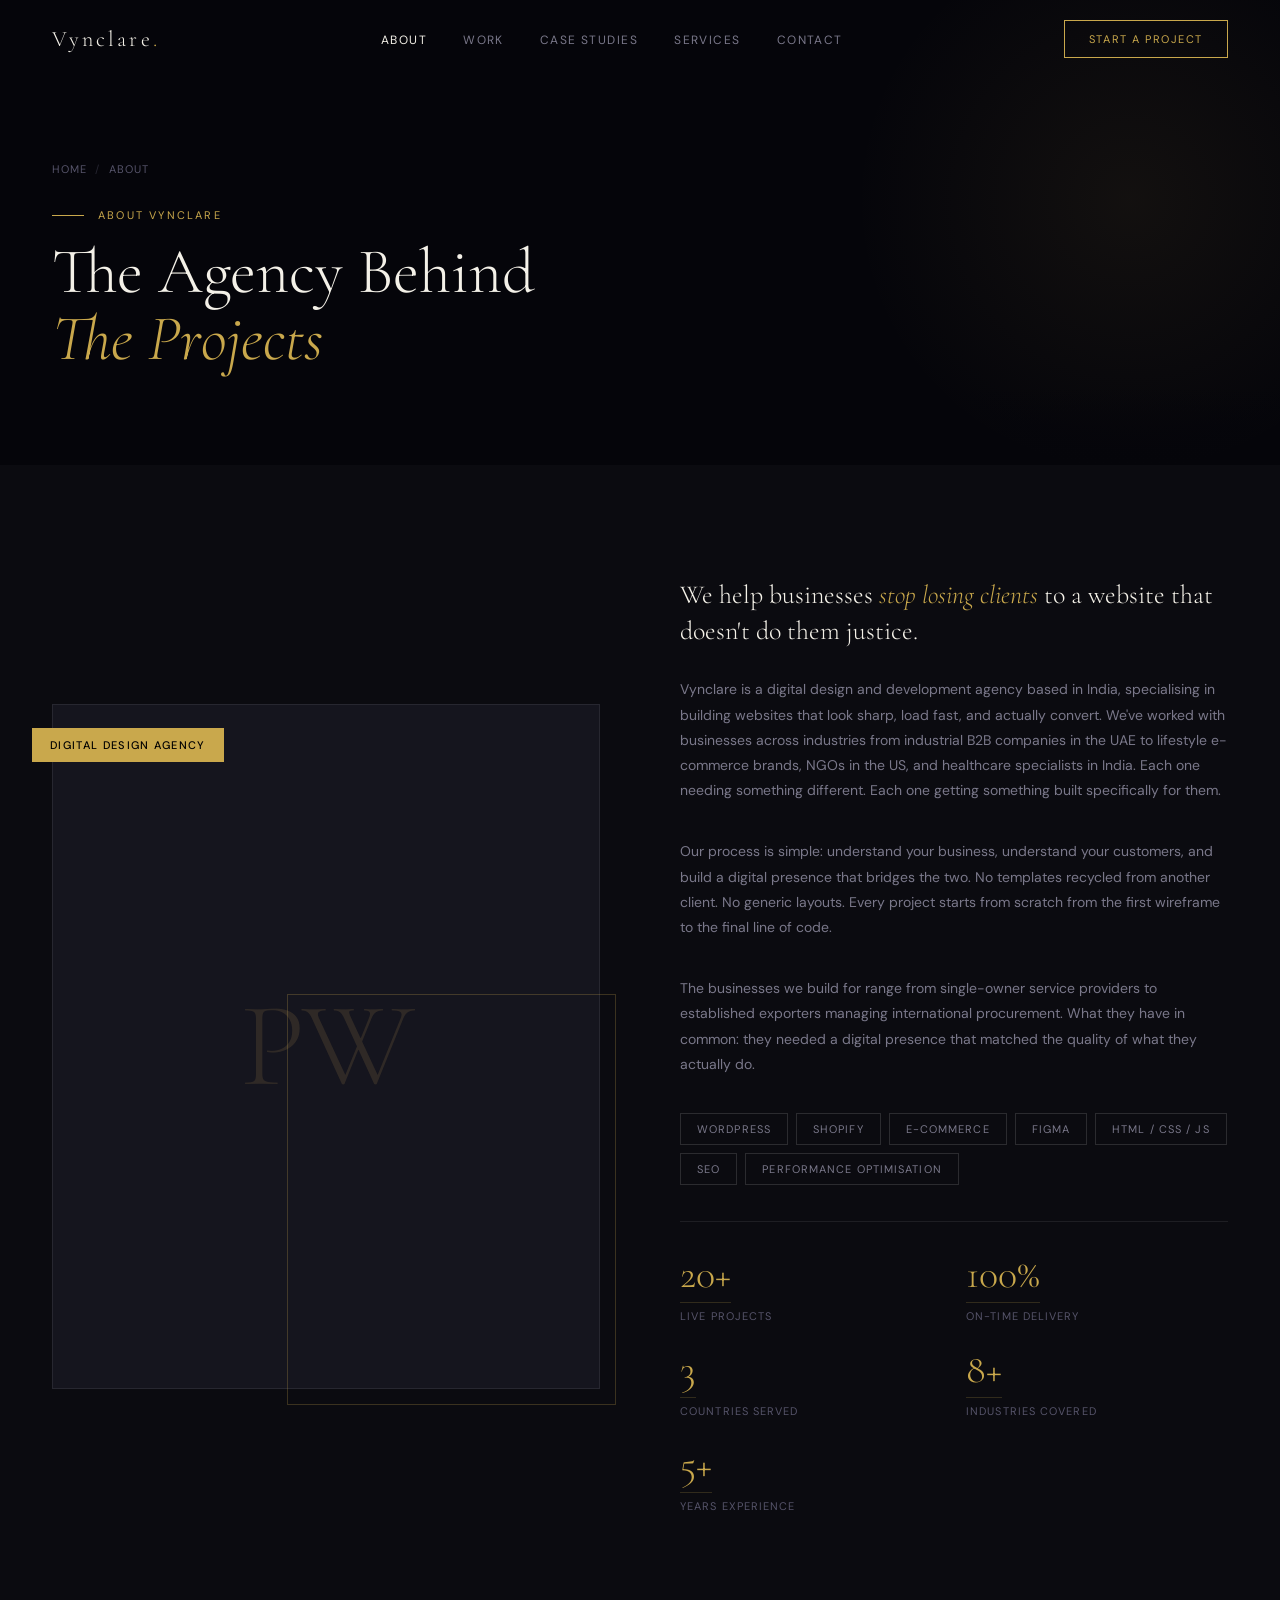
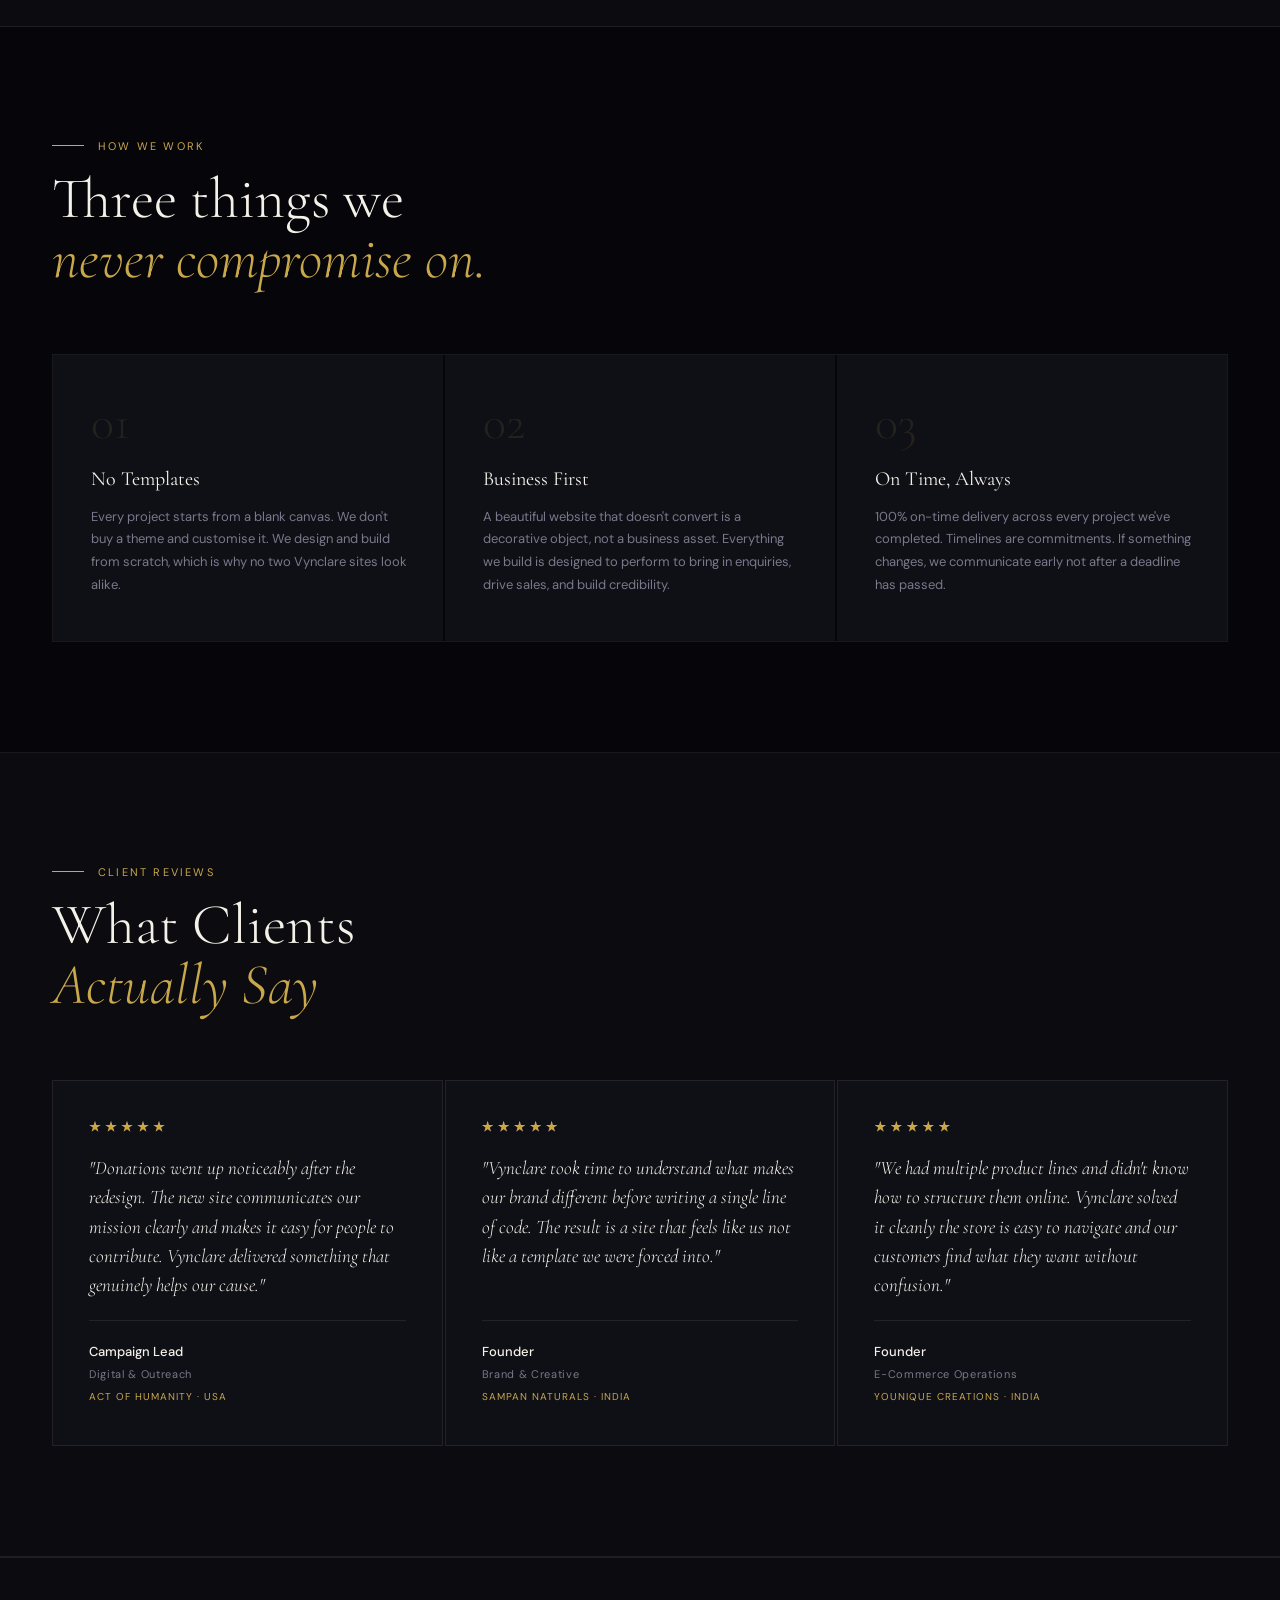
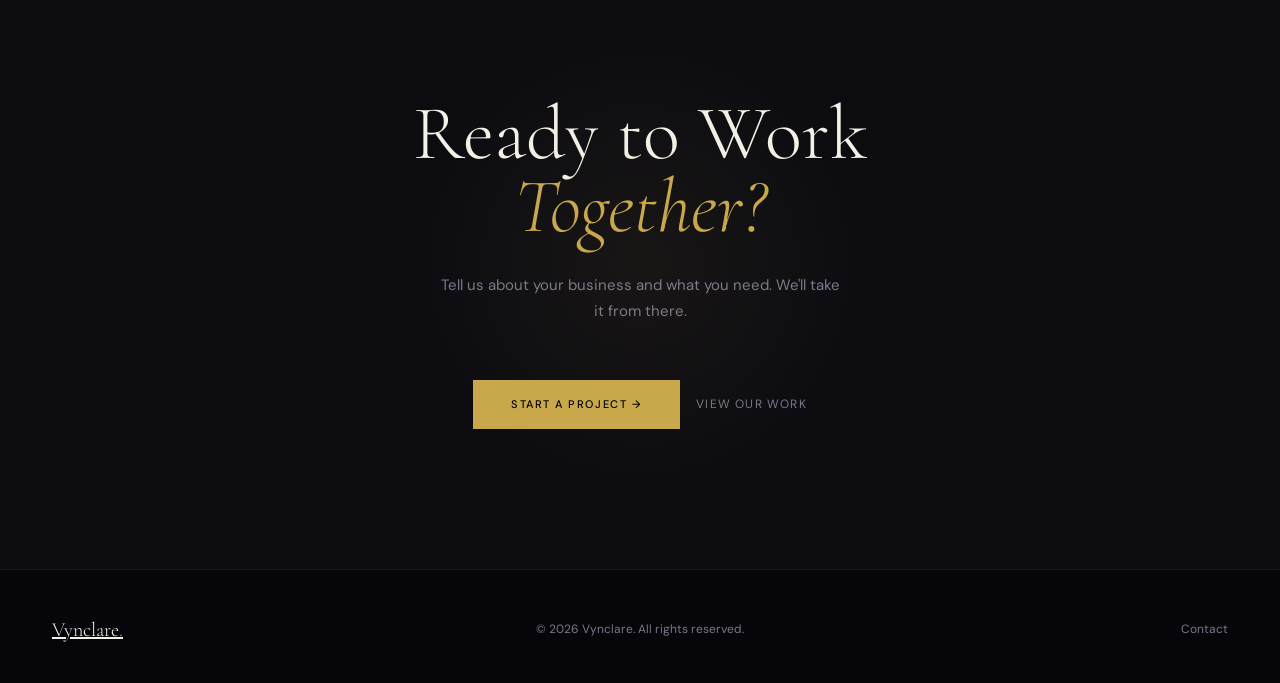
==== about.html @ ded84d5e "Add files via upload" ====
<!DOCTYPE html>
<html lang="en">
<head>
  <meta charset="UTF-8"><meta name="viewport" content="width=device-width, initial-scale=1.0">
  <title>About Vynclare Web Design & Development Agency India</title>
  <meta name="description" content="Vynclare is a web design and development agency based in India. 20+ live projects, 5+ years experience, 8+ industries. Custom WordPress, Shopify, and e-commerce websites built from scratch.">
  <meta name="robots" content="index, follow">
  <link rel="canonical" href="https://vynclare.in/about.html">
  <link rel="preconnect" href="https://fonts.googleapis.com"><link rel="preconnect" href="https://fonts.gstatic.com" crossorigin>
  <link href="https://fonts.googleapis.com/css2?family=Cormorant+Garamond:ital,wght@0,300;0,400;0,600;1,300;1,400;1,600&family=DM+Sans:ital,opsz,wght@0,9..40,300;0,9..40,400;0,9..40,500;1,9..40,300&display=swap" rel="stylesheet">
  <link rel="stylesheet" href="style.css">
</head>
<body>
<nav id="nav"><a href="index.html" class="nav-logo">Vynclare<span>.</span></a><ul class="nav-links"><li><a href="about.html">About</a></li><li><a href="portfolio.html">Work</a></li><li><a href="case-studies.html">Case Studies</a></li><li><a href="services.html">Services</a></li><li><a href="contact.html">Contact</a></li></ul><a href="contact.html" class="nav-cta">Start a Project</a><button class="ham" id="ham"><span></span><span></span><span></span></button></nav>
<div class="mob-menu" id="mob"><button class="mob-close" id="mobClose">✕</button><a href="about.html" onclick="closeMob()">About</a><a href="portfolio.html" onclick="closeMob()">Work</a><a href="case-studies.html" onclick="closeMob()">Case Studies</a><a href="services.html" onclick="closeMob()">Services</a><a href="contact.html" onclick="closeMob()">Start a Project</a></div>

<section class="page-hero">
  <div class="page-hero-orb"></div>
  <div class="page-hero-inner">
    <div class="breadcrumb"><a href="index.html">Home</a><span class="sep">/</span><span>About</span></div>
    <div class="section-eyebrow fade"><span class="line"></span><span>About Vynclare</span></div>
    <h1 class="section-title fade" style="font-size:clamp(42px,5vw,72px);">The Agency Behind<br><em>The Projects</em></h1>
  </div>
</section>

<section class="section" style="background:var(--dark); padding-top:40px;">
  <div class="about-grid">
    <div class="about-img-wrap fade">
      <div class="about-img-box"><div class="about-img-initials">PW</div></div>
      <div class="about-img-accent"></div>
      <div class="about-tag">Digital Design Agency</div>
    </div>
    <div class="about-content">
      <p class="about-lead fade">We help businesses <em>stop losing clients</em> to a website that doesn't do them justice.</p>
      <p class="about-body fade">Vynclare is a digital design and development agency based in India, specialising in building websites that look sharp, load fast, and actually convert. We've worked with businesses across industries from industrial B2B companies in the UAE to lifestyle e-commerce brands, NGOs in the US, and healthcare specialists in India. Each one needing something different. Each one getting something built specifically for them.</p>
      <p class="about-body fade">Our process is simple: understand your business, understand your customers, and build a digital presence that bridges the two. No templates recycled from another client. No generic layouts. Every project starts from scratch from the first wireframe to the final line of code.</p>
      <p class="about-body fade">The businesses we build for range from single-owner service providers to established exporters managing international procurement. What they have in common: they needed a digital presence that matched the quality of what they actually do.</p>
      <div class="about-pills fade"><span class="pill">WordPress</span><span class="pill">Shopify</span><span class="pill">E-Commerce</span><span class="pill">Figma</span><span class="pill">HTML / CSS / JS</span><span class="pill">SEO</span><span class="pill">Performance Optimisation</span></div>
      <div class="about-numbers fade">
        <div class="about-num-item"><div class="about-num">20+</div><div class="about-num-label">Live Projects</div></div>
        <div class="about-num-item"><div class="about-num">100%</div><div class="about-num-label">On-Time Delivery</div></div>
        <div class="about-num-item"><div class="about-num">3</div><div class="about-num-label">Countries Served</div></div>
        <div class="about-num-item"><div class="about-num">8+</div><div class="about-num-label">Industries Covered</div></div>
        <div class="about-num-item"><div class="about-num">5+</div><div class="about-num-label">Years Experience</div></div>
      </div>
    </div>
  </div>
</section>

<!-- VALUES -->
<section class="section">
  <div class="section-eyebrow fade"><span class="line"></span><span>How We Work</span></div>
  <h2 class="section-title fade">Three things we<br><em>never compromise on.</em></h2>
  <div class="values-grid">
    <div class="value-item fade"><div class="value-num">01</div><div class="value-title">No Templates</div><p class="value-desc">Every project starts from a blank canvas. We don't buy a theme and customise it. We design and build from scratch, which is why no two Vynclare sites look alike.</p></div>
    <div class="value-item fade"><div class="value-num">02</div><div class="value-title">Business First</div><p class="value-desc">A beautiful website that doesn't convert is a decorative object, not a business asset. Everything we build is designed to perform to bring in enquiries, drive sales, and build credibility.</p></div>
    <div class="value-item fade"><div class="value-num">03</div><div class="value-title">On Time, Always</div><p class="value-desc">100% on-time delivery across every project we've completed. Timelines are commitments. If something changes, we communicate early not after a deadline has passed.</p></div>
  </div>
</section>

<!-- TESTIMONIALS -->
<section class="section" style="background:var(--dark);">
  <div class="section-eyebrow fade"><span class="line"></span><span>Client Reviews</span></div>
  <h2 class="section-title fade">What Clients<br><em>Actually Say</em></h2>
  <div class="testimonials-grid">
    <div class="testi-card fade"><div class="testi-stars"><span class="testi-star"></span><span class="testi-star"></span><span class="testi-star"></span><span class="testi-star"></span><span class="testi-star"></span></div><p class="testi-quote">"Donations went up noticeably after the redesign. The new site communicates our mission clearly and makes it easy for people to contribute. Vynclare delivered something that genuinely helps our cause."</p><div class="testi-author"><div class="testi-name">Campaign Lead</div><div class="testi-role">Digital &amp; Outreach</div><div class="testi-company">Act of Humanity · USA</div></div></div>
    <div class="testi-card fade"><div class="testi-stars"><span class="testi-star"></span><span class="testi-star"></span><span class="testi-star"></span><span class="testi-star"></span><span class="testi-star"></span></div><p class="testi-quote">"Vynclare took time to understand what makes our brand different before writing a single line of code. The result is a site that feels like us not like a template we were forced into."</p><div class="testi-author"><div class="testi-name">Founder</div><div class="testi-role">Brand &amp; Creative</div><div class="testi-company">Sampan Naturals · India</div></div></div>
    <div class="testi-card fade"><div class="testi-stars"><span class="testi-star"></span><span class="testi-star"></span><span class="testi-star"></span><span class="testi-star"></span><span class="testi-star"></span></div><p class="testi-quote">"We had multiple product lines and didn't know how to structure them online. Vynclare solved it cleanly the store is easy to navigate and our customers find what they want without confusion."</p><div class="testi-author"><div class="testi-name">Founder</div><div class="testi-role">E-Commerce Operations</div><div class="testi-company">Younique Creations · India</div></div></div>
  </div>
</section>

<section class="cta-section">
  <div class="cta-title fade">Ready to Work<br><em>Together?</em></div>
  <p class="cta-sub fade">Tell us about your business and what you need. We'll take it from there.</p>
  <div class="cta-actions fade"><a href="contact.html" class="btn-primary">Start a Project →</a><a href="portfolio.html" class="btn-ghost">View Our Work</a></div>
</section>
<footer><a href="index.html" class="footer-logo">Vynclare<span>.</span></a><p>© 2026 Vynclare. All rights reserved.</p><div class="footer-right"><a href="contact.html" style="color:var(--muted); font-size:12px; text-decoration:none;">Contact</a></div></footer>
<script src="script.js"></script>
</body>
</html>
---- style.css ----
*,*::before,*::after{box-sizing:border-box;margin:0;padding:0}
:root{
  --black:#06060a;
  --dark:#0c0c12;
  --card:#111118;
  --card2:#18181f;
  --border:#ffffff10;
  --border2:#ffffff1e;
  --gold:#c8a456;
  --gold2:#e4cc88;
  --goldfaint:rgba(200,164,86,.08);
  --white:#f5f2ea;
  --muted:#7e7c8a;
  --muted2:#5a5866;
  --tag:#1c1c26;
}
html{scroll-behavior:smooth}
body{background:var(--black);color:var(--white);font-family:'DM Sans',sans-serif;font-size:15px;line-height:1.65;overflow-x:hidden}
::selection{background:var(--gold);color:#000}
::-webkit-scrollbar{width:3px}
::-webkit-scrollbar-track{background:var(--black)}
::-webkit-scrollbar-thumb{background:var(--gold)}

/* ── NAV ── */
nav{position:fixed;top:0;left:0;right:0;z-index:200;padding:18px 52px;display:flex;justify-content:space-between;align-items:center;border-bottom:1px solid transparent;transition:border-color .3s,background .3s}
nav.scrolled{background:rgba(6,6,10,.96);border-bottom-color:var(--border);backdrop-filter:blur(12px)}
.nav-logo{font-family:'Cormorant Garamond',serif;font-size:20px;font-weight:300;letter-spacing:.1em;color:var(--white);text-decoration:none}
.nav-logo span{color:var(--gold)}
.nav-links{display:flex;gap:36px;list-style:none;align-items:center}
.nav-links a{color:var(--muted);text-decoration:none;font-size:12px;letter-spacing:.12em;text-transform:uppercase;transition:color .2s}
.nav-links a:hover{color:var(--white)}
.nav-cta{background:transparent;border:1px solid var(--gold);color:var(--gold);padding:9px 24px;font-size:11px;letter-spacing:.12em;text-transform:uppercase;text-decoration:none;transition:all .25s}
.nav-cta:hover{background:var(--gold);color:#000}

/* ── HERO ── */
.hero{min-height:100vh;display:grid;grid-template-columns:1fr 1fr;align-items:flex-end;gap:0;padding:0 52px 90px;position:relative;overflow:hidden}
.hero::before{content:'';position:absolute;inset:0;background-image:linear-gradient(rgba(200,164,86,.035) 1px,transparent 1px),linear-gradient(90deg,rgba(200,164,86,.035) 1px,transparent 1px);background-size:72px 72px;-webkit-mask-image:radial-gradient(ellipse 90% 70% at 30% 10%,#000 30%,transparent 100%);mask-image:radial-gradient(ellipse 90% 70% at 30% 10%,#000 30%,transparent 100%)}
.hero-orb{position:absolute;width:700px;height:700px;border-radius:50%;background:radial-gradient(circle,rgba(200,164,86,.09) 0%,transparent 65%);top:-160px;right:-200px;pointer-events:none}
.hero-left{}
.hero-eyebrow{display:inline-flex;align-items:center;gap:14px;margin-bottom:28px;padding:7px 16px 7px 0;border-bottom:1px solid var(--border2)}
.hero-eyebrow .dot{width:5px;height:5px;border-radius:50%;background:var(--gold);flex-shrink:0}
.hero-eyebrow span{font-size:11px;letter-spacing:.2em;text-transform:uppercase;color:var(--gold)}
.hero-title{font-family:'Cormorant Garamond',serif;font-size:clamp(54px,6.5vw,96px);font-weight:300;line-height:.92;letter-spacing:-.015em;margin-bottom:36px}
.hero-title em{font-style:italic;color:var(--gold);display:block}
.hero-body{font-size:15px;color:var(--muted);max-width:420px;line-height:1.75;margin-bottom:44px}
.hero-actions{display:flex;gap:16px;align-items:center}
.btn-primary{background:var(--gold);color:#000;padding:14px 34px;font-size:12px;letter-spacing:.1em;text-transform:uppercase;text-decoration:none;font-weight:500;transition:background .2s;display:inline-block}
.btn-primary:hover{background:var(--gold2)}
.btn-ghost{color:var(--muted);font-size:12px;letter-spacing:.1em;text-transform:uppercase;text-decoration:none;display:inline-flex;align-items:center;gap:8px;transition:color .2s}
.btn-ghost:hover{color:var(--white)}


.hero-right{display:flex;flex-direction:column;align-items:flex-end;gap:28px;padding-bottom:8px}
.hero-stat-row{display:flex;flex-direction:column;align-items:flex-end;border-right:1px solid var(--border2);padding-right:28px}
.hero-stat-num{font-family:'Cormorant Garamond',serif;font-size:52px;font-weight:300;color:var(--gold);line-height:1}
.hero-stat-label{font-size:11px;letter-spacing:.14em;text-transform:uppercase;color:var(--muted2);margin-top:4px}
.hero-avail{display:inline-flex;align-items:center;gap:8px;padding:8px 16px;border:1px solid var(--border2);font-size:11px;letter-spacing:.1em;text-transform:uppercase;color:var(--muted)}
.avail-dot{width:6px;height:6px;border-radius:50%;background:#3ecf8e;animation:pulse 2s infinite}
@keyframes pulse{0%,100%{opacity:1}50%{opacity:.4}}

/* ── MARQUEE ── */
.marquee-wrap{overflow:hidden;border-top:1px solid var(--border);border-bottom:1px solid var(--border);padding:18px 0;background:var(--dark)}
.marquee-track{display:flex;animation:marquee 35s linear infinite;white-space:nowrap}
.marquee-item{display:inline-flex;align-items:center;gap:20px;padding:0 28px;font-family:'Cormorant Garamond',serif;font-size:17px;font-style:italic;font-weight:300;color:var(--muted2)}
.marquee-sep{width:3px;height:3px;border-radius:50%;background:var(--gold);opacity:.6;flex-shrink:0}
@keyframes marquee{from{transform:translateX(0)}to{transform:translateX(-50%)}}

/* ── SECTIONS ── */
.section{padding:110px 52px}
.section-eyebrow{display:flex;align-items:center;gap:14px;margin-bottom:14px}
.section-eyebrow .line{width:32px;height:1px;background:var(--gold)}
.section-eyebrow span{font-size:11px;letter-spacing:.2em;text-transform:uppercase;color:var(--gold)}
.section-title{font-family:'Cormorant Garamond',serif;font-size:clamp(38px,4.5vw,62px);font-weight:300;line-height:1.05;margin-bottom:12px}
.section-title em{font-style:italic;color:var(--gold)}
.section-sub{font-size:14px;color:var(--muted);max-width:480px;line-height:1.75}

/* ── ABOUT ── */
.about-grid{display:grid;grid-template-columns:1fr 1fr;gap:80px;align-items:center;margin-top:72px}
.about-img-wrap{position:relative}
.about-img-box{width:100%;aspect-ratio:4/5;background:var(--card2);border:1px solid var(--border);overflow:hidden;position:relative;display:flex;align-items:center;justify-content:center}
.about-img-initials{font-family:'Cormorant Garamond',serif;font-size:120px;font-weight:300;color:rgba(200,164,86,.15);letter-spacing:-.02em}
.about-img-accent{position:absolute;bottom:-16px;right:-16px;width:60%;height:60%;border:1px solid var(--gold);opacity:.25}
.about-tag{position:absolute;top:24px;left:-20px;background:var(--gold);color:#000;padding:8px 18px;font-size:11px;letter-spacing:.12em;text-transform:uppercase;font-weight:500}
.about-content{}
.about-lead{font-family:'Cormorant Garamond',serif;font-size:26px;font-weight:300;line-height:1.4;color:var(--white);margin-bottom:28px}
.about-lead em{font-style:italic;color:var(--gold)}
.about-body{font-size:14px;color:var(--muted);line-height:1.8;margin-bottom:36px}
.about-pills{display:flex;flex-wrap:wrap;gap:8px;margin-bottom:36px}
.pill{padding:6px 16px;border:1px solid var(--border2);font-size:11px;letter-spacing:.1em;text-transform:uppercase;color:var(--muted)}
.about-numbers{display:grid;grid-template-columns:1fr 1fr;gap:24px;padding-top:32px;border-top:1px solid var(--border)}
.about-num-item{}
.about-num{font-family:'Cormorant Garamond',serif;font-size:40px;font-weight:300;color:var(--gold);line-height:1}
.about-num-label{font-size:11px;letter-spacing:.1em;text-transform:uppercase;color:var(--muted2);margin-top:4px}

/* ── FILTERS ── */
.filter-wrap{display:flex;gap:8px;flex-wrap:wrap;margin:52px 0 44px}
.filter-btn{padding:8px 20px;border:1px solid var(--border2);background:transparent;color:var(--muted);font-size:11px;letter-spacing:.1em;text-transform:uppercase;cursor:pointer;transition:all .2s;font-family:'DM Sans',sans-serif}
.filter-btn:hover{border-color:var(--gold);color:var(--white)}
.filter-btn.active{background:var(--gold);border-color:var(--gold);color:#000;font-weight:500}

/* ── PROJECT GRID ── */
.projects-grid{display:grid;grid-template-columns:repeat(3,1fr);gap:2px}
.project-card{background:var(--card);border:1px solid var(--border);overflow:hidden;transition:transform .35s,border-color .25s;position:relative;display:flex;flex-direction:column}
.project-card:hover{border-color:var(--border2);transform:translateY(-4px)}
.project-card.hidden{display:none}
.card-preview{height:210px;position:relative;overflow:hidden;background:var(--card2)}
.card-preview iframe{width:160%;height:160%;border:none;transform:scale(.625);transform-origin:top left;pointer-events:none}
.card-preview-fallback{width:100%;height:100%;display:flex;align-items:center;justify-content:center}
.card-preview-fallback span{font-family:'Cormorant Garamond',serif;font-size:clamp(22px,3vw,42px);font-weight:300;letter-spacing:.06em;color:rgba(255,255,255,.15)}
.card-overlay{position:absolute;inset:0;background:linear-gradient(to bottom,transparent 40%,var(--card) 100%)}
.card-num{position:absolute;top:14px;right:14px;font-family:'Cormorant Garamond',serif;font-size:11px;color:var(--gold);letter-spacing:.12em;opacity:.6}
.card-body{padding:24px 26px 22px;flex:1;display:flex;flex-direction:column;gap:10px}
.card-tags{display:flex;gap:6px;flex-wrap:wrap}
.card-tag{background:var(--tag);color:var(--muted);font-size:9px;letter-spacing:.14em;text-transform:uppercase;padding:3px 9px}
.card-tag.gold{background:rgba(200,164,86,.1);color:var(--gold)}
.card-title{font-family:'Cormorant Garamond',serif;font-size:22px;font-weight:400;line-height:1.2;color:var(--white)}
.card-desc{font-size:12.5px;color:var(--muted);line-height:1.7;flex:1}
.card-footer{display:flex;align-items:center;justify-content:flex-end;margin-top:14px;padding-top:14px;border-top:1px solid var(--border)}
.card-price-inr{font-family:'Cormorant Garamond',serif;font-size:19px;font-weight:400;color:var(--gold);line-height:1}
.card-price-usd{font-size:10px;color:var(--muted2);margin-top:2px;letter-spacing:.04em}
.card-link{display:inline-flex;align-items:center;gap:5px;color:var(--muted);font-size:10px;letter-spacing:.1em;text-transform:uppercase;text-decoration:none;border:1px solid var(--border);padding:6px 12px;transition:all .2s}
.card-link:hover{color:var(--gold);border-color:var(--gold)}
.card-link svg{transition:transform .2s}
.card-link:hover svg{transform:translate(2px,-2px)}

/* ── CASE STUDIES ── */
.case-studies{display:flex;flex-direction:column;gap:2px;margin-top:70px}
.case-study{display:grid;grid-template-columns:1fr 2fr;gap:0;background:var(--card);border:1px solid var(--border);overflow:hidden;transition:border-color .25s}
.case-study:hover{border-color:var(--border2)}
.cs-left{padding:48px 44px;border-right:1px solid var(--border);display:flex;flex-direction:column;justify-content:space-between}
.cs-num{font-family:'Cormorant Garamond',serif;font-size:72px;font-weight:300;color:rgba(200,164,86,.18);line-height:.9;margin-bottom:24px}
.cs-label{font-size:10px;letter-spacing:.18em;text-transform:uppercase;color:var(--gold);margin-bottom:10px}
.cs-title{font-family:'Cormorant Garamond',serif;font-size:30px;font-weight:400;line-height:1.15;color:var(--white);margin-bottom:16px}
.cs-tags{display:flex;gap:6px;flex-wrap:wrap}
.cs-right{padding:48px 52px;display:flex;flex-direction:column;justify-content:space-between;gap:28px}
.cs-challenge{}
.cs-section-label{font-size:10px;letter-spacing:.18em;text-transform:uppercase;color:var(--muted2);margin-bottom:8px}
.cs-text{font-size:13.5px;color:var(--muted);line-height:1.78}
.cs-results{display:grid;grid-template-columns:repeat(2,1fr);gap:24px;padding-top:28px;border-top:1px solid var(--border)}
.cs-result-num{font-family:'Cormorant Garamond',serif;font-size:34px;font-weight:300;color:var(--gold);line-height:1}
.cs-result-label{font-size:11px;color:var(--muted);line-height:1.5;margin-top:4px}
.cs-link{display:inline-flex;align-items:center;gap:8px;color:var(--gold);font-size:11px;letter-spacing:.1em;text-transform:uppercase;text-decoration:none;margin-top:4px;transition:gap .2s}
.cs-link:hover{gap:12px}

/* ── TESTIMONIALS ── */
.testimonials-grid{display:grid;grid-template-columns:repeat(3,1fr);gap:2px;margin-top:64px}
.testi-card{background:var(--card);border:1px solid var(--border);padding:40px 36px;display:flex;flex-direction:column;gap:20px;transition:border-color .25s}
.testi-card:hover{border-color:var(--border2)}
.testi-stars{display:flex;gap:4px}
.testi-star{width:12px;height:12px;background:var(--gold);clip-path:polygon(50% 0%,61% 35%,98% 35%,68% 57%,79% 91%,50% 70%,21% 91%,32% 57%,2% 35%,39% 35%)}
.testi-quote{font-family:'Cormorant Garamond',serif;font-size:19px;font-weight:300;font-style:italic;line-height:1.55;color:var(--white);flex:1}

.testi-author{display:flex;flex-direction:column;gap:3px;padding-top:20px;border-top:1px solid var(--border)}
.testi-name{font-size:13px;font-weight:500;color:var(--white)}
.testi-role{font-size:11px;color:var(--muted);letter-spacing:.06em}
.testi-company{font-size:10px;color:var(--gold);letter-spacing:.1em;text-transform:uppercase;margin-top:2px}

/* ── SERVICES ── */
.services-grid{display:grid;grid-template-columns:repeat(3,1fr);gap:2px;margin-top:64px;border:1px solid var(--border)}
.service-item{padding:44px 40px;background:var(--card);border:none;transition:background .25s;position:relative}
.service-item:hover{background:var(--card2)}
.service-num{font-family:'Cormorant Garamond',serif;font-size:52px;font-weight:300;color:rgba(200,164,86,.12);line-height:1;margin-bottom:18px}
.service-title{font-family:'Cormorant Garamond',serif;font-size:21px;font-weight:400;margin-bottom:12px}
.service-desc{font-size:13px;color:var(--muted);line-height:1.7;margin-bottom:20px}
.service-price{font-size:11px;letter-spacing:.08em;color:var(--gold);border-top:1px solid var(--border);padding-top:16px}

/* ── CTA ── */
.cta-section{padding:140px 52px;text-align:center;border-top:1px solid var(--border);background:var(--dark);position:relative;overflow:hidden}
.cta-section::before{content:'';position:absolute;width:500px;height:500px;border-radius:50%;background:radial-gradient(circle,rgba(200,164,86,.07) 0%,transparent 70%);top:50%;left:50%;transform:translate(-50%,-50%);pointer-events:none}
.cta-title{font-family:'Cormorant Garamond',serif;font-size:clamp(44px,6vw,86px);font-weight:300;line-height:.95;margin-bottom:28px}
.cta-title em{font-style:italic;color:var(--gold);display:block}
.cta-sub{color:var(--muted);font-size:15px;max-width:400px;margin:0 auto 56px;line-height:1.75}
.cta-actions{display:flex;gap:16px;justify-content:center;align-items:center}

/* ── FOOTER ── */
footer{padding:36px 52px;border-top:1px solid var(--border);display:grid;grid-template-columns:1fr 1fr 1fr;align-items:center}
.footer-logo{font-family:'Cormorant Garamond',serif;font-size:20px;font-weight:300;color:var(--white)}
.footer-logo span{color:var(--gold)}
footer p{font-size:12px;color:var(--muted);text-align:center}
.footer-right{text-align:right;font-size:12px;color:var(--muted)}

/* ── FADE ── */
.fade{opacity:0;transform:translateY(24px);transition:opacity .7s ease,transform .7s ease}
.fade.visible{opacity:1;transform:none}

/* ── PRINT / PDF ── */
@media print {
  *, *::before, *::after { -webkit-print-color-adjust: exact !important; print-color-adjust: exact !important; color-adjust: exact !important; }
  body { background: var(--black) !important; }
  .fade { opacity: 1 !important; transform: none !important; transition: none !important; }
  nav { position: relative !important; background: var(--black) !important; }
  .hero { min-height: auto !important; page-break-after: always; }
  .hero::before { display: none !important; }
  .hero-orb { display: none !important; }
  .marquee-track { animation: none !important; }
  .card-preview iframe { display: none !important; }
  .card-preview-fallback { display: flex !important; }
  .card-preview { background: var(--card2) !important; }
  .section { page-break-inside: avoid; }
  .project-card { page-break-inside: avoid; }
  .case-study { page-break-inside: avoid; }
  @page { margin: 0; size: A4 landscape; }
}

@media(max-width:1024px){
  .projects-grid{grid-template-columns:repeat(2,1fr)}
  .services-grid{grid-template-columns:repeat(2,1fr)}
  .testimonials-grid{grid-template-columns:repeat(2,1fr)}
  .about-grid{grid-template-columns:1fr;gap:48px}
  .about-img-wrap{max-width:340px}
  .cs-results{grid-template-columns:1fr}
}
@media(max-width:768px){
  nav{padding:16px 20px}
  .nav-links,.nav-cta{display:none}
  .hero{grid-template-columns:1fr;padding:120px 20px 60px;min-height:auto;gap:48px}
  .hero-right{align-items:flex-start;flex-direction:row;flex-wrap:wrap}
  .hero-stat-row{align-items:flex-start;border-right:none;border-bottom:1px solid var(--border2);padding-right:0;padding-bottom:16px}
  .section{padding:72px 20px}
  .projects-grid{grid-template-columns:1fr}
  .services-grid{grid-template-columns:1fr}
  .testimonials-grid{grid-template-columns:1fr}
  .case-study{grid-template-columns:1fr}
  .cs-left{border-right:none;border-bottom:1px solid var(--border)}
  .cta-section{padding:80px 20px}
  footer{grid-template-columns:1fr;gap:12px;text-align:center}
  .footer-right{text-align:center}

  
  
  
  textarea
  
  
  
}

/* ── PAGE HERO (inner pages) ── */
.page-hero { padding: 160px 52px 80px; position: relative; overflow: hidden; }
.page-hero-inner { position: relative; z-index: 1; max-width: 700px; }
.page-hero-orb { position: absolute; width: 600px; height: 600px; border-radius: 50%; background: radial-gradient(circle, rgba(200,164,86,.07) 0%, transparent 65%); top: -100px; right: -150px; pointer-events: none; }
.breadcrumb { display: flex; align-items: center; gap: 8px; font-size: 11px; letter-spacing: .1em; text-transform: uppercase; color: var(--muted2); margin-bottom: 28px; }
.breadcrumb a { color: var(--muted2); text-decoration: none; transition: color .2s; }
.breadcrumb a:hover { color: var(--gold); }
.breadcrumb .sep { color: var(--muted2); opacity: .4; }

/* ── HAMBURGER ── */
.ham { display: none; flex-direction: column; gap: 5px; cursor: pointer; padding: 4px; background: none; border: none; }
.ham span { display: block; width: 22px; height: 1px; background: var(--white); transition: .3s; }
.mob-menu { display: none; position: fixed; inset: 0; z-index: 199; background: var(--black); flex-direction: column; align-items: center; justify-content: center; gap: 40px; }
.mob-menu.open { display: flex; }
.mob-menu a { font-family: 'Cormorant Garamond', serif; font-size: 32px; font-weight: 300; color: var(--white); text-decoration: none; letter-spacing: .04em; transition: color .2s; }
.mob-menu a:hover { color: var(--gold); }
.mob-close { position: absolute; top: 22px; right: 28px; font-size: 28px; cursor: pointer; color: var(--muted); background: none; border: none; }

/* ── NAV ACTIVE ── */
.nav-links a.active { color: var(--white); }

/* ── SERVICES PAGE ── */
.services-detail { display: flex; flex-direction: column; gap: 0; margin-top: 70px; }
.service-row { display: grid; grid-template-columns: 1fr 2fr; gap: 0; background: var(--card); border: 1px solid var(--border); overflow: hidden; transition: border-color .25s; margin-bottom: 2px; }
.service-row:hover { border-color: var(--border2); }
.sr-left { padding: 52px 48px; border-right: 1px solid var(--border); display: flex; flex-direction: column; justify-content: space-between; }
.sr-num { font-family: 'Cormorant Garamond', serif; font-size: 72px; font-weight: 300; color: rgba(200,164,86,.12); line-height: .9; margin-bottom: 20px; }
.sr-title { font-family: 'Cormorant Garamond', serif; font-size: 28px; font-weight: 400; line-height: 1.15; color: var(--white); margin-bottom: 12px; }
.sr-tags { display: flex; gap: 6px; flex-wrap: wrap; }
.sr-tag { background: var(--tag); color: var(--muted); font-size: 9px; letter-spacing: .14em; text-transform: uppercase; padding: 3px 9px; }
.sr-right { padding: 52px 60px; display: flex; flex-direction: column; gap: 24px; }
.sr-desc { font-size: 14.5px; color: var(--muted); line-height: 1.85; }
.sr-includes { display: flex; flex-direction: column; gap: 10px; }
.sr-includes-label { font-size: 10px; letter-spacing: .18em; text-transform: uppercase; color: var(--gold); margin-bottom: 4px; }
.sr-include-item { display: flex; align-items: center; gap: 12px; font-size: 13px; color: var(--muted); }
.sr-include-item::before { content: '●'; color: var(--gold); font-size: 11px; flex-shrink: 0; }
@media(max-width:768px) { .service-row { grid-template-columns: 1fr; } .sr-left { border-right: none; border-bottom: 1px solid var(--border); padding: 36px 24px; } .sr-right { padding: 36px 24px; } .page-hero { padding: 120px 20px 60px; } }

/* ── PORTFOLIO PAGE ── */
.portfolio-intro { font-size: 14px; color: var(--muted); max-width: 600px; line-height: 1.8; margin-top: 12px; }

/* ── ABOUT PAGE ── */
.values-grid { display: grid; grid-template-columns: repeat(3, 1fr); gap: 2px; margin-top: 64px; border: 1px solid var(--border); }
.value-item { background: var(--card); padding: 44px 36px; transition: background .25s; }
.value-item:hover { background: var(--card2); }
.value-num { font-family: 'Cormorant Garamond', serif; font-size: 48px; font-weight: 300; color: rgba(200,164,86,.12); line-height: 1; margin-bottom: 16px; }
.value-title { font-family: 'Cormorant Garamond', serif; font-size: 20px; font-weight: 400; margin-bottom: 10px; }
.value-desc { font-size: 13px; color: var(--muted); line-height: 1.75; }
@media(max-width:900px) { .values-grid { grid-template-columns: 1fr; } }

/* ── CONTACT PAGE ── */
.contact-grid { display: grid; grid-template-columns: 1fr 1fr; gap: 80px; align-items: start; margin-top: 70px; }
.contact-info { display: flex; flex-direction: column; gap: 36px; }
.contact-item { }
.contact-item-label { font-size: 10px; letter-spacing: .18em; text-transform: uppercase; color: var(--gold); margin-bottom: 8px; }
.contact-item-val { font-family: 'Cormorant Garamond', serif; font-size: 22px; font-weight: 300; color: var(--white); }
.contact-item-val a { color: var(--white); text-decoration: none; transition: color .2s; }
.contact-item-val a:hover { color: var(--gold); }
.contact-form { display: flex; flex-direction: column; gap: 20px; }
.form-group { display: flex; flex-direction: column; gap: 8px; }
.form-label { font-size: 10px; letter-spacing: .18em; text-transform: uppercase; color: var(--muted2); }
.form-input, .form-select, .form-textarea { background: var(--card); border: 1px solid var(--border); color: var(--white); font-family: 'DM Sans', sans-serif; font-size: 14px; padding: 14px 18px; outline: none; transition: border-color .2s; width: 100%; }
.form-input:focus, .form-select:focus, .form-textarea:focus { border-color: var(--gold); }
.form-textarea { resize: vertical; min-height: 120px; }
.form-select { cursor: pointer; appearance: none; -webkit-appearance: none; }
.form-select option { background: var(--card); }
@media(max-width:768px) { .contact-grid { grid-template-columns: 1fr; gap: 48px; } }

/* ── SEO LANDING PAGES ── */
.lp-split { display: grid; grid-template-columns: 1fr 1fr; gap: 80px; align-items: center; }
.lp-sidebar { background: var(--card); border: 1px solid var(--border2); padding: 44px 36px; }
.lp-sidebar h3 { font-family: 'Cormorant Garamond', serif; font-size: 22px; font-weight: 400; margin-bottom: 16px; }
.lp-sidebar p { font-size: 13.5px; color: var(--muted); line-height: 1.8; margin-bottom: 20px; }
.lp-list { list-style: none; display: flex; flex-direction: column; gap: 10px; margin-bottom: 28px; }
.lp-list li { font-size: 13px; color: var(--muted); display: flex; gap: 12px; }
.lp-list li::before { content: '●'; color: var(--gold); flex-shrink: 0; }
@media(max-width:900px) { .lp-split { grid-template-columns: 1fr; gap: 48px; } }

/* ── FAQ ACCORDION (Vynclare style) ── */
.faq-wrap { margin-top: 64px; }
.pw-faq-item { border-bottom: 1px solid var(--border); }
.pw-faq-q { display: flex; justify-content: space-between; align-items: center; padding: 24px 0; cursor: pointer; gap: 20px; font-family: 'Cormorant Garamond', serif; font-size: 20px; font-weight: 300; color: var(--white); transition: color .2s; }
.pw-faq-q:hover { color: var(--gold); }
.pw-faq-arrow { font-size: 20px; color: var(--gold); transition: transform .3s; flex-shrink: 0; }
.pw-faq-item.open .pw-faq-arrow { transform: rotate(45deg); }
.pw-faq-a { max-height: 0; overflow: hidden; transition: max-height .4s ease, padding .3s ease; }
.pw-faq-item.open .pw-faq-a { max-height: 400px; }
.pw-faq-a p { font-size: 14px; color: var(--muted); line-height: 1.85; padding-bottom: 24px; }

/* ── VYNCLARE THEME ENHANCEMENTS ── */

/* Richer gold tones + warmer blacks for premium feel */
:root {
  --black: #05050a;
  --dark: #0b0b10;
  --card: #0f0f16;
  --card2: #15151e;
  --gold: #c9a84c;
  --gold2: #e8d08a;
  --goldfaint: rgba(201,168,76,.09);
  --border: rgba(255,255,255,.08);
  --border2: rgba(255,255,255,.13);
  --white: #f4f1e8;
  --muted: #7a788a;
  --muted2: #56546a;
}

/* Enhanced nav — slightly taller, more refined */
nav { padding: 20px 52px; }
.nav-logo { font-size: 22px; letter-spacing: .14em; }
.nav-cta { border-radius: 0; letter-spacing: .14em; }

/* Hero grid lines — slightly more visible for depth */
.hero::before {
  background-image:
    linear-gradient(rgba(201,168,76,.045) 1px, transparent 1px),
    linear-gradient(90deg, rgba(201,168,76,.045) 1px, transparent 1px);
}

/* Hero orb — larger, more dramatic */
.hero-orb {
  width: 800px; height: 800px;
  background: radial-gradient(circle, rgba(201,168,76,.1) 0%, transparent 60%);
  top: -200px; right: -250px;
}

/* btn-primary — sharper, no border-radius = luxury feel */
.btn-primary {
  border-radius: 0;
  padding: 15px 38px;
  letter-spacing: .14em;
  font-size: 11px;
  position: relative; overflow: hidden;
}
.btn-primary::before {
  content: '';
  position: absolute; inset: 0;
  background: linear-gradient(105deg, transparent 40%, rgba(255,255,255,.2) 50%, transparent 60%);
  transform: translateX(-100%);
  transition: transform .5s ease;
}
.btn-primary:hover::before { transform: translateX(200%); }
.btn-primary:hover { background: var(--gold2); transform: translateY(-1px); }

/* Section backgrounds — alternating richer contrast */
.section { border-bottom: 1px solid var(--border); }

/* Card hover — gold top border line on hover */
.project-card::before {
  content: '';
  position: absolute; top: 0; left: 0; right: 0; height: 2px;
  background: linear-gradient(90deg, transparent, var(--gold), transparent);
  opacity: 0; transition: opacity .3s;
}
.project-card:hover::before { opacity: 1; }

/* Testimonial cards — richer background on hover */
.testi-card:hover { background: var(--card2); }

/* Service items — gold left border on hover */
.service-item { border-left: 2px solid transparent; transition: background .25s, border-color .25s; }
.service-item:hover { border-left-color: var(--gold); }

/* Case study hover — gold left accent */
.case-study { border-left: 3px solid transparent; transition: border-color .25s; }
.case-study:hover { border-left-color: var(--gold); }

/* Scrollbar — slightly wider for visibility */
::-webkit-scrollbar { width: 4px; }

/* Footer — extra bottom padding */
footer { padding: 44px 52px 36px; }

/* Page hero — subtle gold gradient vignette */
.page-hero::after {
  content: '';
  position: absolute; bottom: 0; left: 0; right: 0; height: 80px;
  background: linear-gradient(to bottom, transparent, var(--black));
  pointer-events: none;
}

/* Availability dot — larger */
.hero-avail { border-color: rgba(201,168,76,.25); }

/* About numbers — gold underline accent */
.about-num { border-bottom: 1px solid rgba(201,168,76,.2); padding-bottom: 8px; display: inline-block; }

/* Values grid hover */
.value-item { border-left: 2px solid transparent; transition: background .25s, border-color .25s; }
.value-item:hover { border-left-color: var(--gold); }
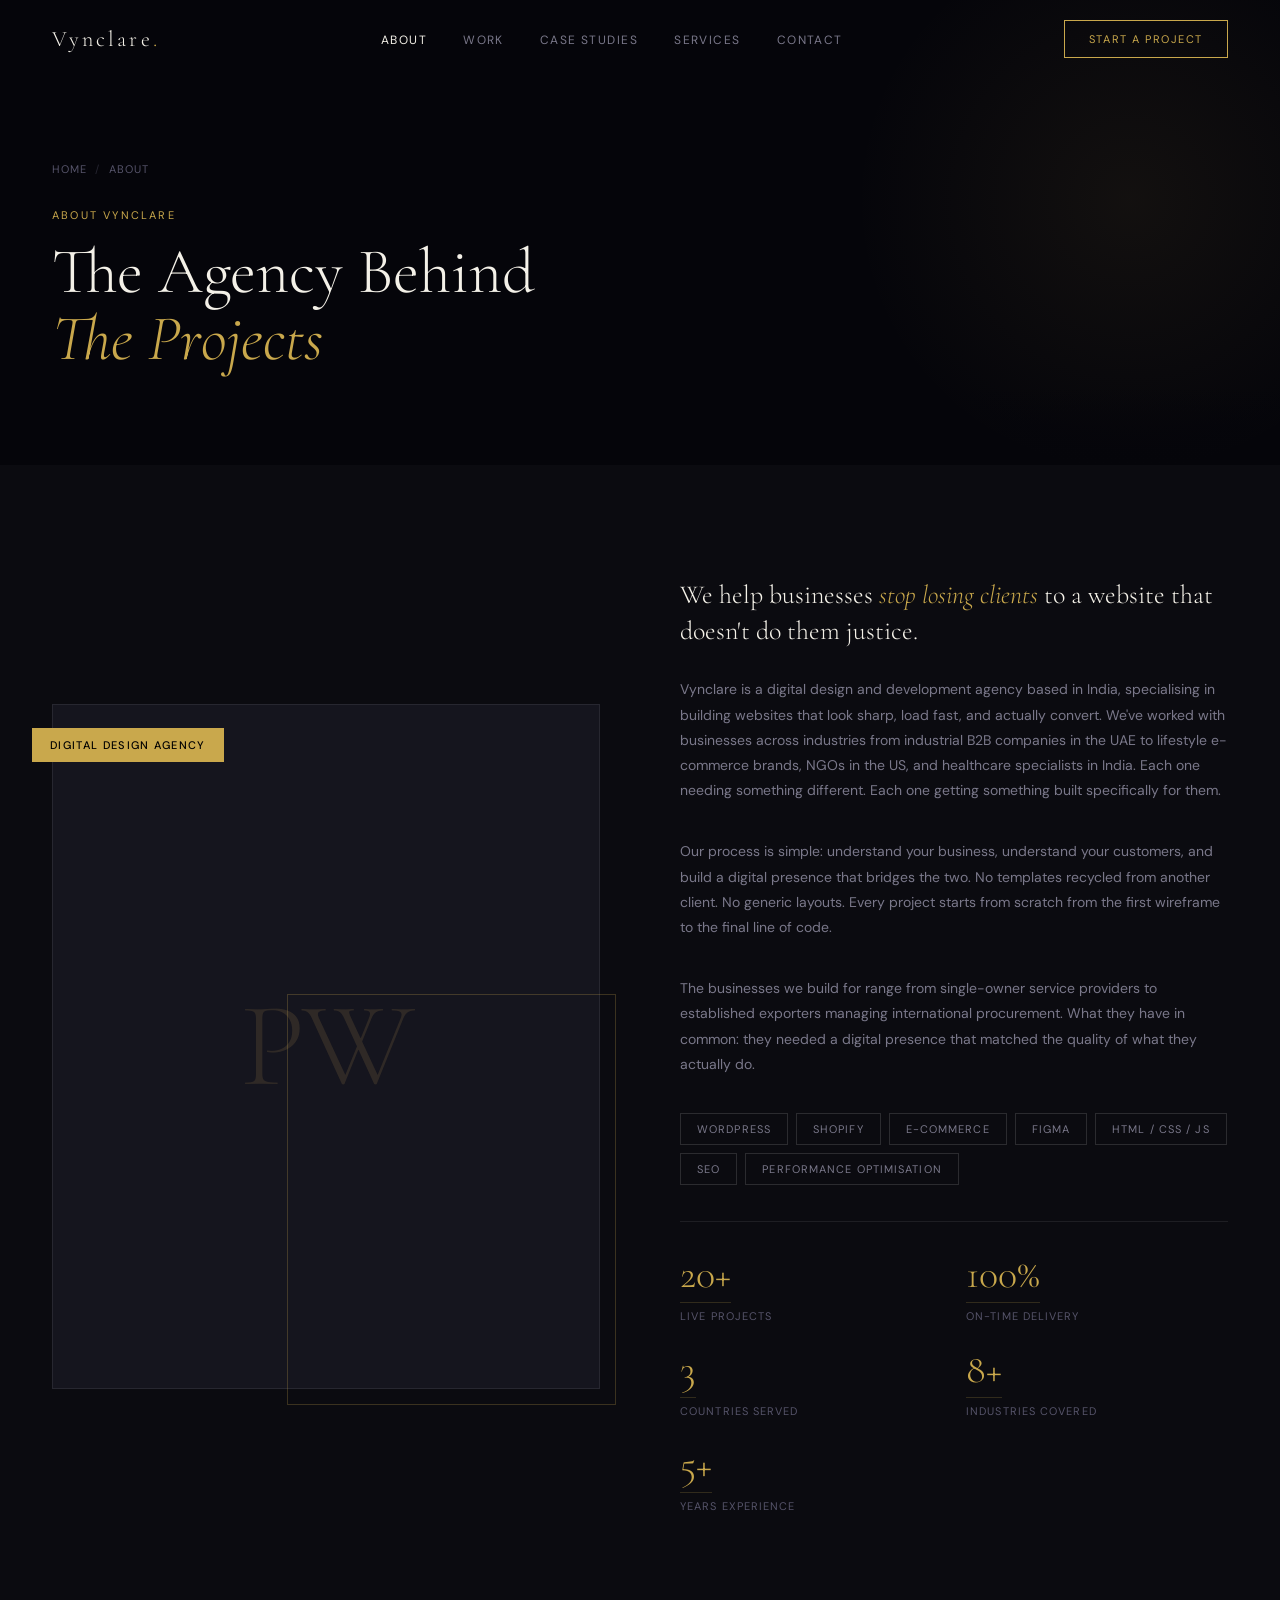
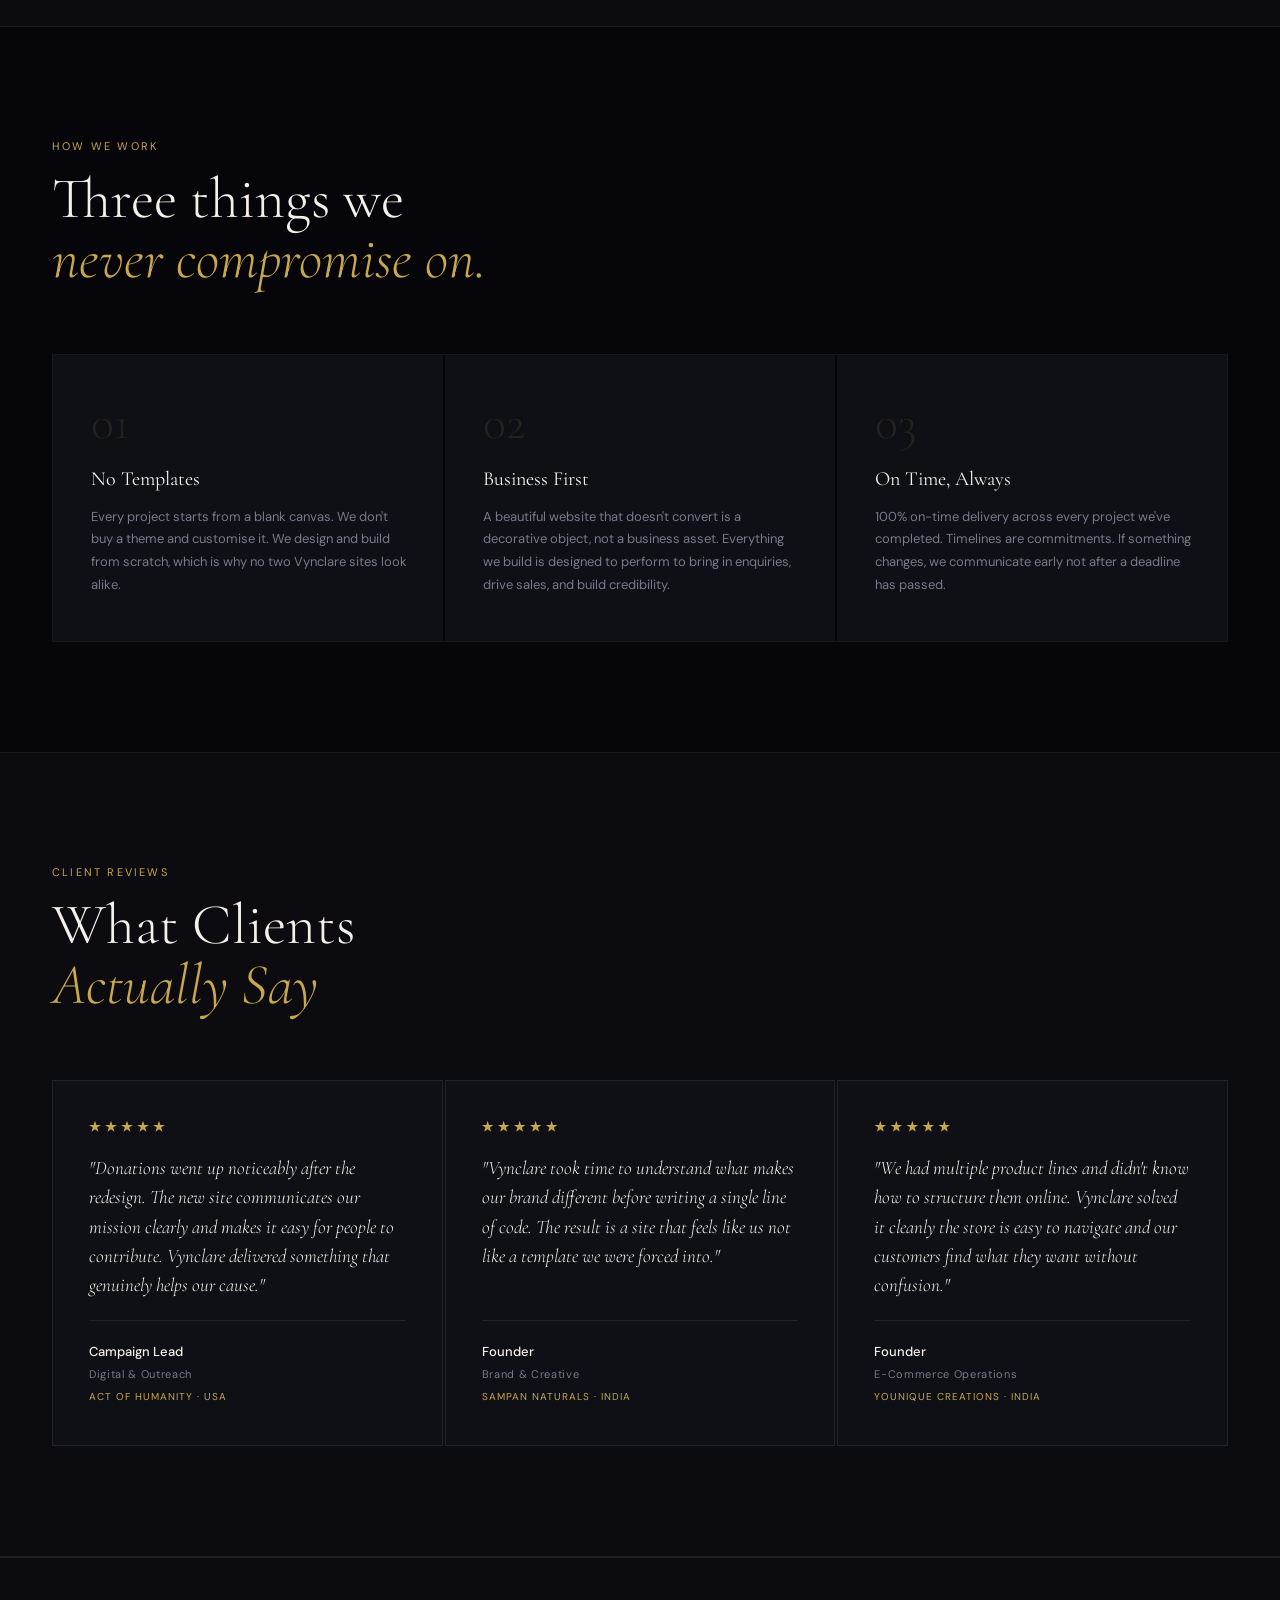
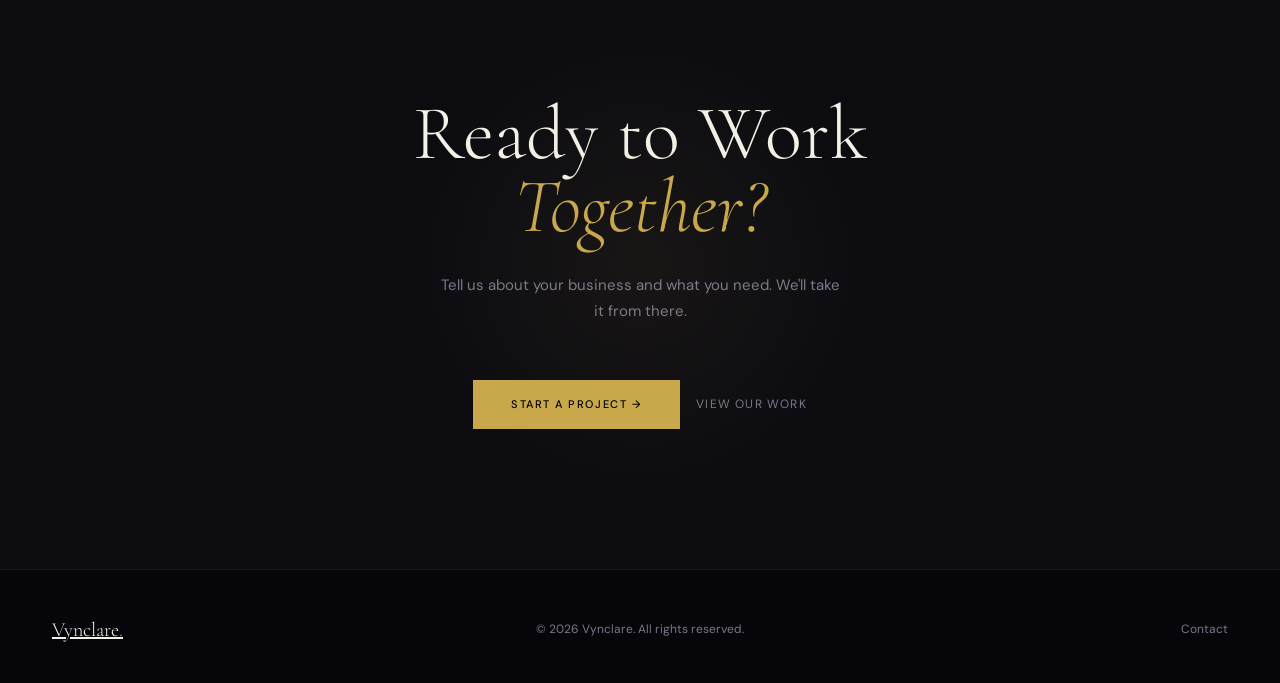
==== commit 35b9de68: "Update about.html" ====
--- a/about.html
+++ b/about.html
@@ -18,7 +18,7 @@
   <div class="page-hero-orb"></div>
   <div class="page-hero-inner">
     <div class="breadcrumb"><a href="index.html">Home</a><span class="sep">/</span><span>About</span></div>
-    <div class="section-eyebrow fade"><span class="line"></span><span>About Vynclare</span></div>
+    <div class="section-eyebrow fade">  </span><span>About Vynclare</span></div>
     <h1 class="section-title fade" style="font-size:clamp(42px,5vw,72px);">The Agency Behind<br><em>The Projects</em></h1>
   </div>
 </section>
@@ -49,7 +49,7 @@
 
 <!-- VALUES -->
 <section class="section">
-  <div class="section-eyebrow fade"><span class="line"></span><span>How We Work</span></div>
+  <div class="section-eyebrow fade">  </span><span>How We Work</span></div>
   <h2 class="section-title fade">Three things we<br><em>never compromise on.</em></h2>
   <div class="values-grid">
     <div class="value-item fade"><div class="value-num">01</div><div class="value-title">No Templates</div><p class="value-desc">Every project starts from a blank canvas. We don't buy a theme and customise it. We design and build from scratch, which is why no two Vynclare sites look alike.</p></div>
@@ -60,7 +60,7 @@
 
 <!-- TESTIMONIALS -->
 <section class="section" style="background:var(--dark);">
-  <div class="section-eyebrow fade"><span class="line"></span><span>Client Reviews</span></div>
+  <div class="section-eyebrow fade">  </span><span>Client Reviews</span></div>
   <h2 class="section-title fade">What Clients<br><em>Actually Say</em></h2>
   <div class="testimonials-grid">
     <div class="testi-card fade"><div class="testi-stars"><span class="testi-star"></span><span class="testi-star"></span><span class="testi-star"></span><span class="testi-star"></span><span class="testi-star"></span></div><p class="testi-quote">"Donations went up noticeably after the redesign. The new site communicates our mission clearly and makes it easy for people to contribute. Vynclare delivered something that genuinely helps our cause."</p><div class="testi-author"><div class="testi-name">Campaign Lead</div><div class="testi-role">Digital &amp; Outreach</div><div class="testi-company">Act of Humanity · USA</div></div></div>
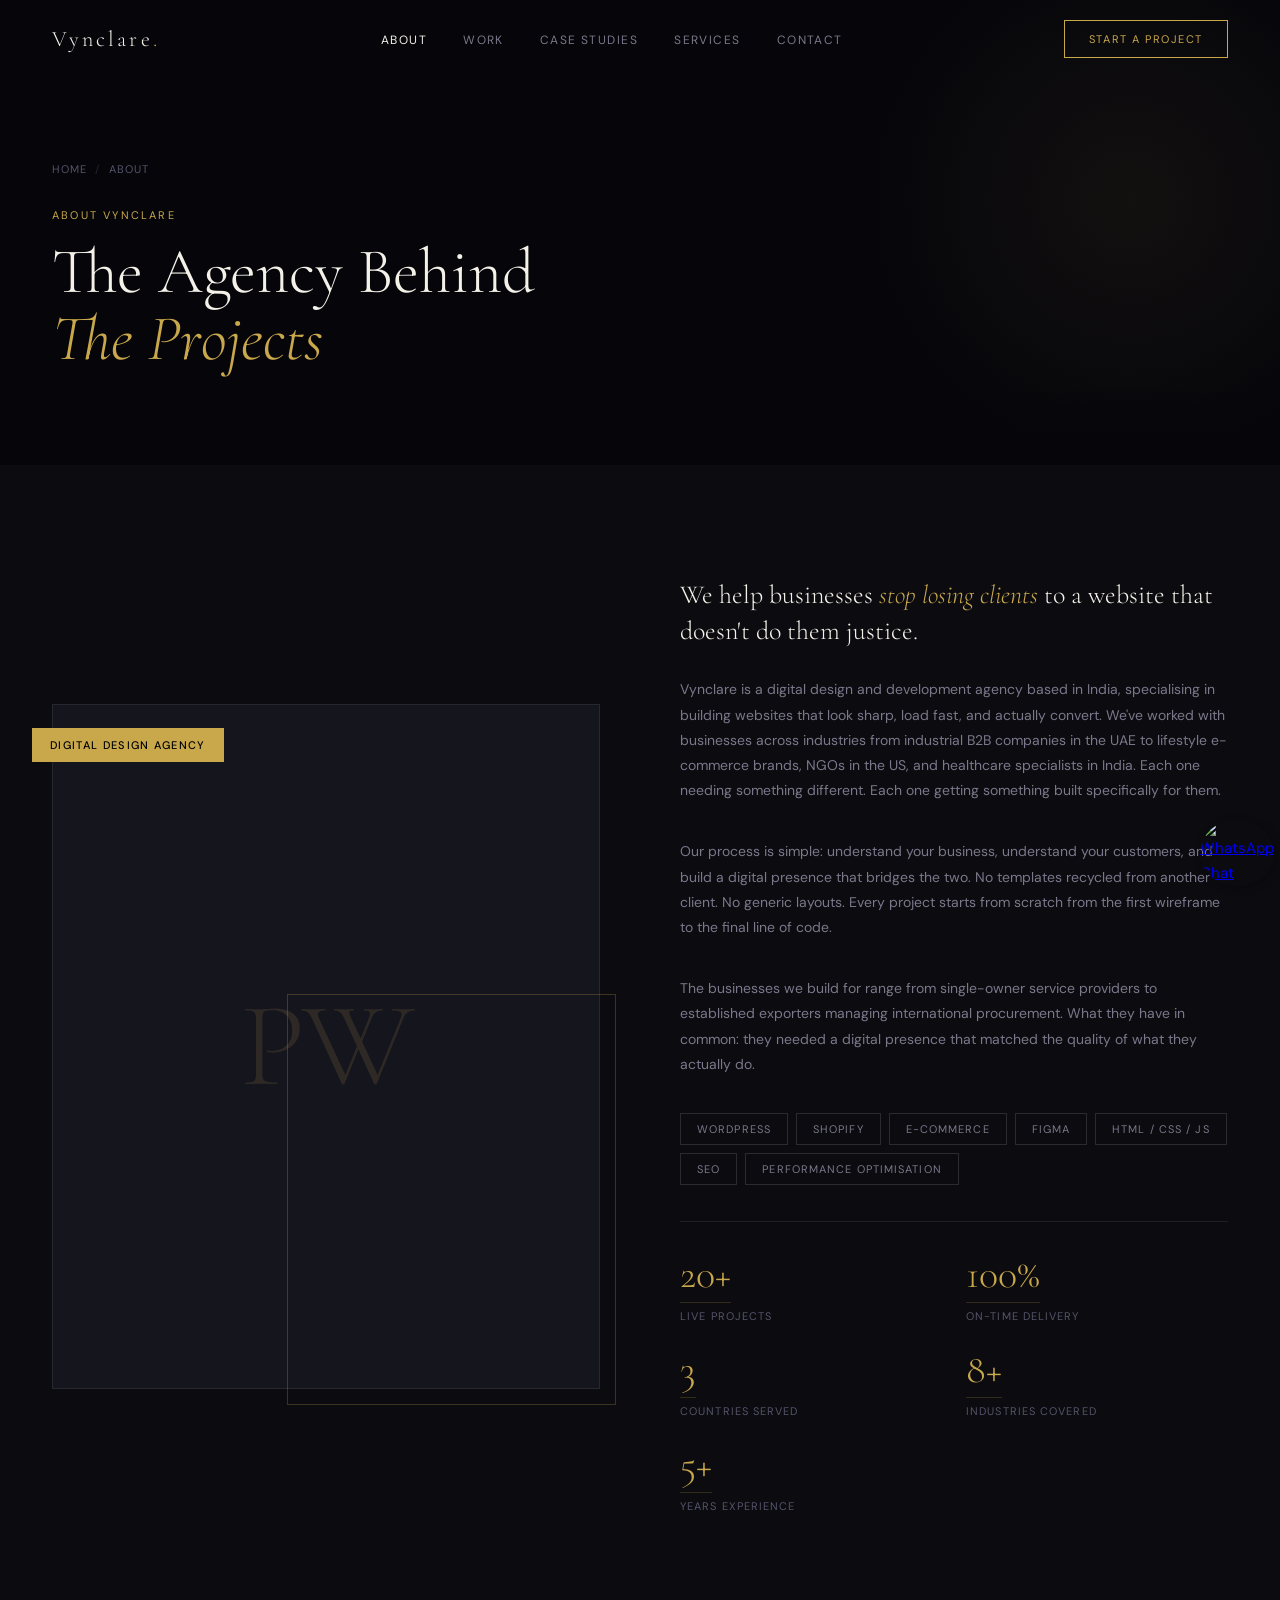
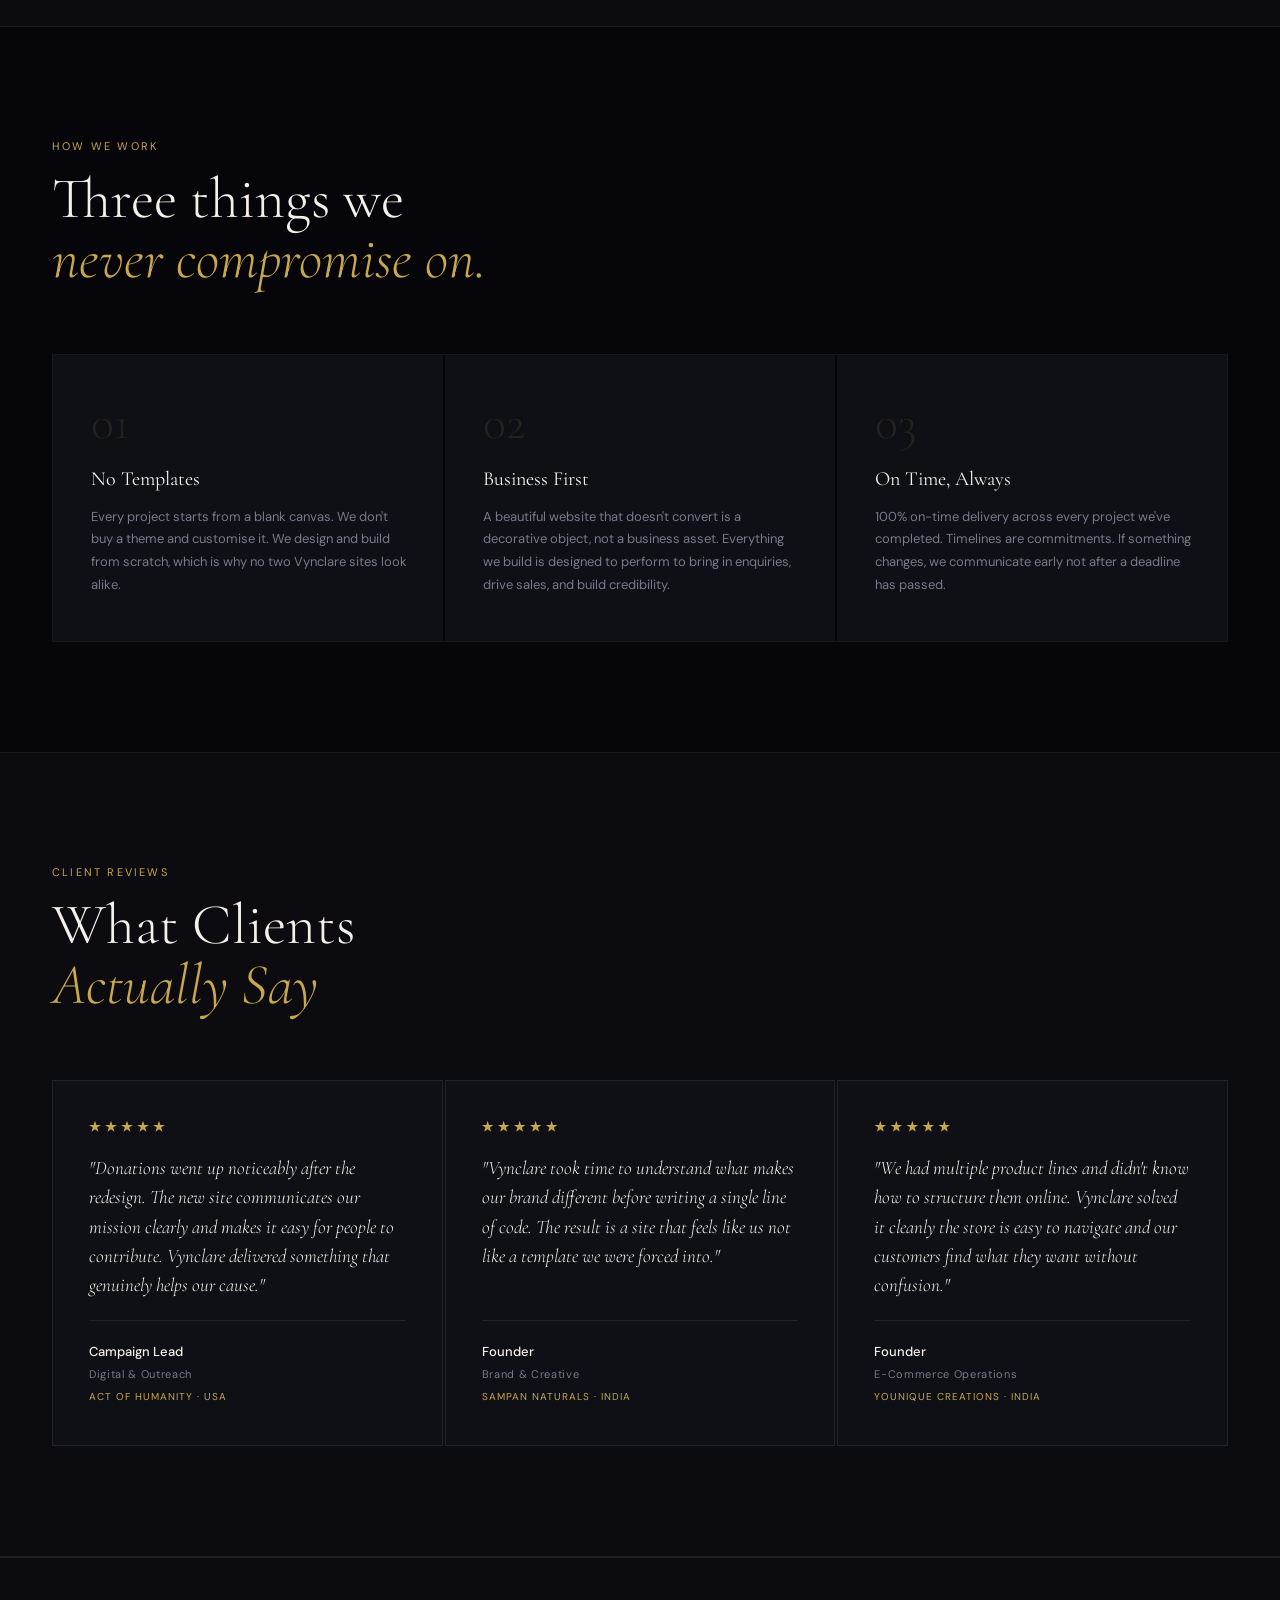
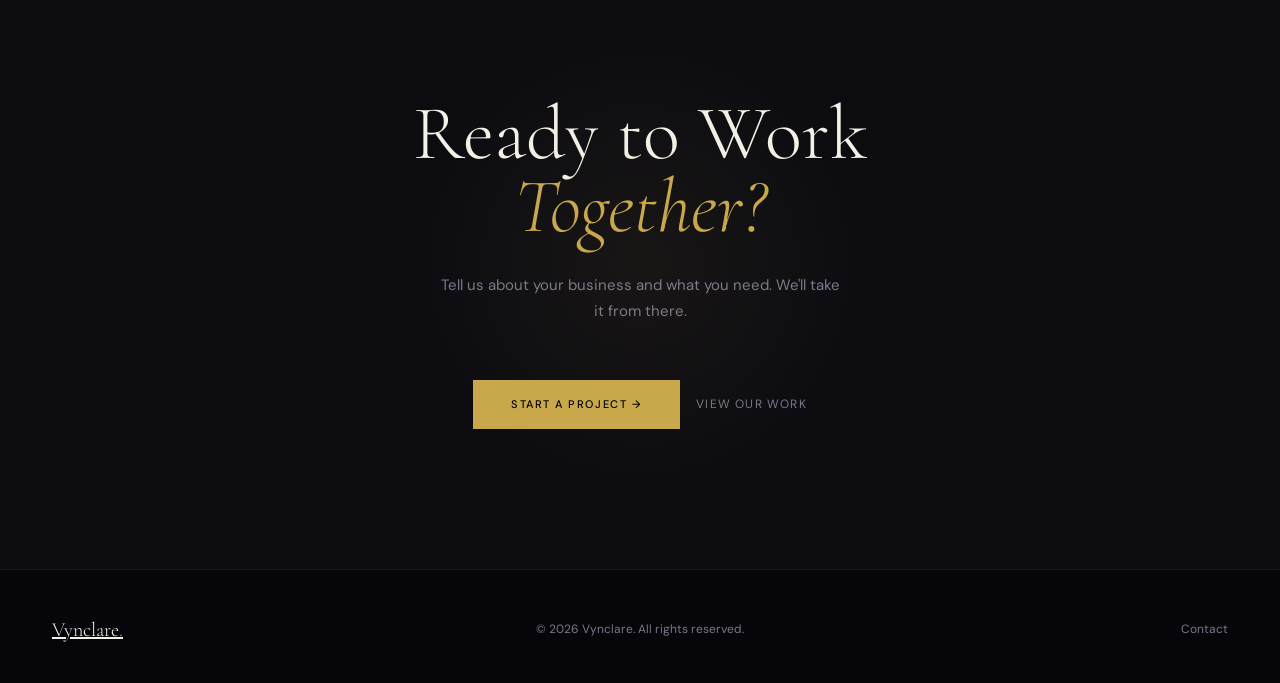
==== commit 71714543: "Update about.html" ====
--- a/about.html
+++ b/about.html
@@ -18,7 +18,7 @@
   <div class="page-hero-orb"></div>
   <div class="page-hero-inner">
     <div class="breadcrumb"><a href="index.html">Home</a><span class="sep">/</span><span>About</span></div>
-    <div class="section-eyebrow fade">  </span><span>About Vynclare</span></div>
+    <div class="section-eyebrow fade"><span>About Vynclare</span></div>
     <h1 class="section-title fade" style="font-size:clamp(42px,5vw,72px);">The Agency Behind<br><em>The Projects</em></h1>
   </div>
 </section>
@@ -49,7 +49,7 @@
 
 <!-- VALUES -->
 <section class="section">
-  <div class="section-eyebrow fade">  </span><span>How We Work</span></div>
+  <div class="section-eyebrow fade"><span>How We Work</span></div>
   <h2 class="section-title fade">Three things we<br><em>never compromise on.</em></h2>
   <div class="values-grid">
     <div class="value-item fade"><div class="value-num">01</div><div class="value-title">No Templates</div><p class="value-desc">Every project starts from a blank canvas. We don't buy a theme and customise it. We design and build from scratch, which is why no two Vynclare sites look alike.</p></div>
@@ -60,7 +60,7 @@
 
 <!-- TESTIMONIALS -->
 <section class="section" style="background:var(--dark);">
-  <div class="section-eyebrow fade">  </span><span>Client Reviews</span></div>
+  <div class="section-eyebrow fade"><span>Client Reviews</span></div>
   <h2 class="section-title fade">What Clients<br><em>Actually Say</em></h2>
   <div class="testimonials-grid">
     <div class="testi-card fade"><div class="testi-stars"><span class="testi-star"></span><span class="testi-star"></span><span class="testi-star"></span><span class="testi-star"></span><span class="testi-star"></span></div><p class="testi-quote">"Donations went up noticeably after the redesign. The new site communicates our mission clearly and makes it easy for people to contribute. Vynclare delivered something that genuinely helps our cause."</p><div class="testi-author"><div class="testi-name">Campaign Lead</div><div class="testi-role">Digital &amp; Outreach</div><div class="testi-company">Act of Humanity · USA</div></div></div>
@@ -74,6 +74,18 @@
   <p class="cta-sub fade">Tell us about your business and what you need. We'll take it from there.</p>
   <div class="cta-actions fade"><a href="contact.html" class="btn-primary">Start a Project →</a><a href="portfolio.html" class="btn-ghost">View Our Work</a></div>
 </section>
+
+<!-- WhatsApp Floating Button -->
+<a href="https://wa.me/918454933524" 
+   class="whatsapp-float" 
+   target="_blank" 
+   aria-label="Chat on WhatsApp">
+   
+   <img src="https://cdn-icons-png.flaticon.com/512/733/733585.png" 
+        alt="WhatsApp Chat">
+</a>
+<!-- WhatsApp Floating Button end -->  
+  
 <footer><a href="index.html" class="footer-logo">Vynclare<span>.</span></a><p>© 2026 Vynclare. All rights reserved.</p><div class="footer-right"><a href="contact.html" style="color:var(--muted); font-size:12px; text-decoration:none;">Contact</a></div></footer>
 <script src="script.js"></script>
 </body>
--- a/style.css
+++ b/style.css
@@ -426,3 +426,39 @@
 /* Values grid hover */
 .value-item { border-left: 2px solid transparent; transition: background .25s, border-color .25s; }
 .value-item:hover { border-left-color: var(--gold); }
+
+/* whatsapp icon */
+.whatsapp-float {
+    position: fixed;
+    width: 60px;
+    height: 60px;
+    bottom: 20px;
+    right: 20px;
+    z-index: 1000;
+}
+
+.whatsapp-float img {
+    width: 100%;
+    height: 100%;
+    border-radius: 50%;
+    box-shadow: 2px 2px 10px rgba(0,0,0,0.2);
+}
+
+/* Responsive adjustments */
+@media (max-width: 768px) {
+    .whatsapp-float {
+        width: 50px;
+        height: 50px;
+        bottom: 15px;
+        right: 15px;
+    }
+}
+
+@media (max-width: 480px) {
+    .whatsapp-float {
+        width: 45px;
+        height: 45px;
+        bottom: 12px;
+        right: 12px;
+    }
+}
